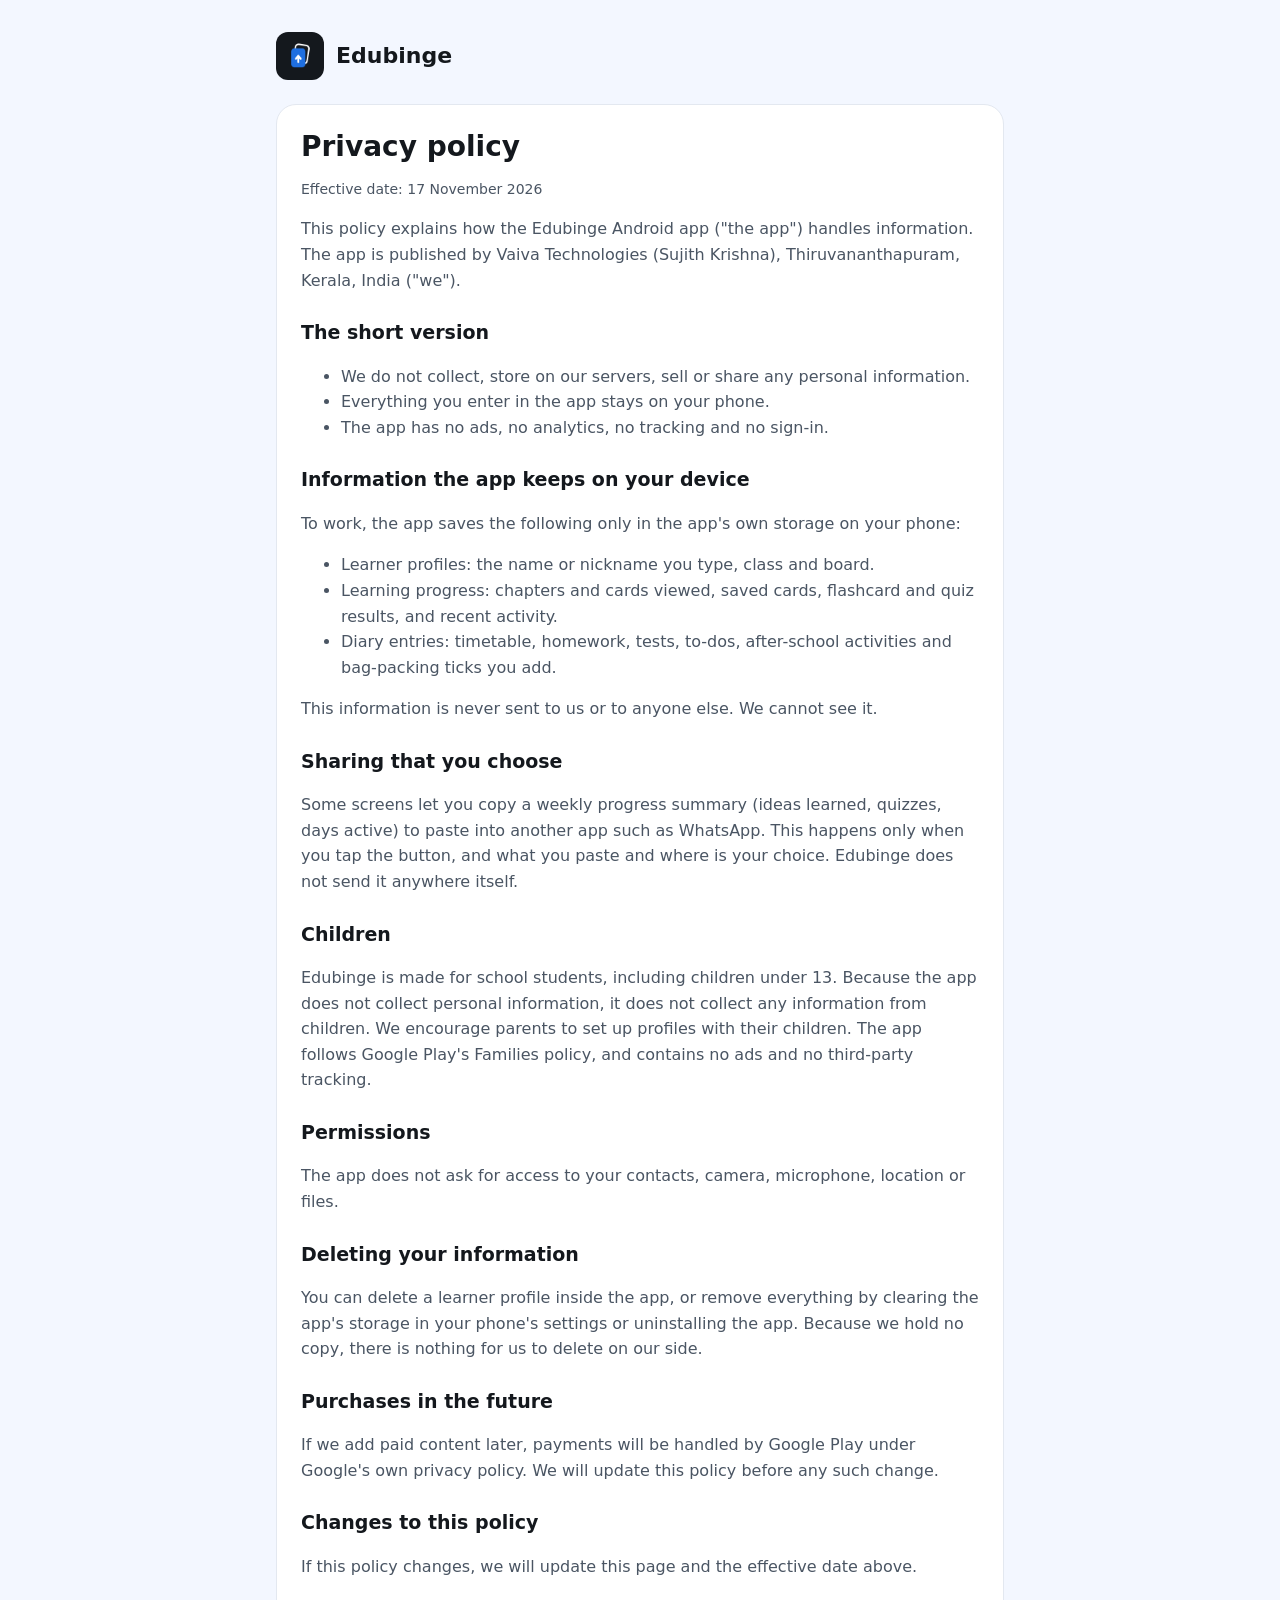
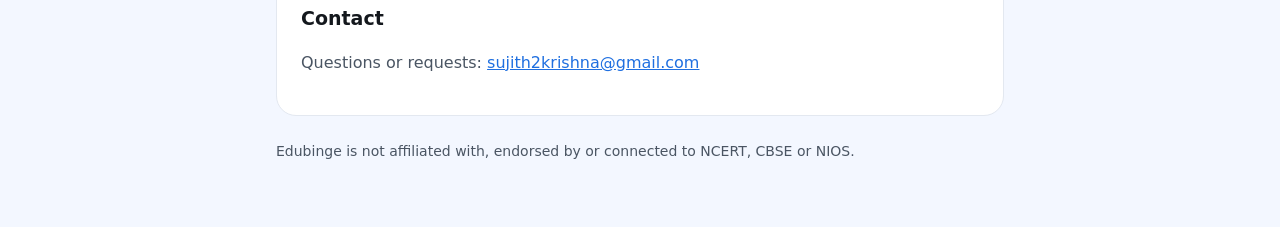
==== privacy.html @ 25e974e5 "Edubinge site and privacy policy Co-Authored-By: Claude Opus 5.5 <noreply@anthropic.com>" ====
<!doctype html><html lang="en"><head><meta charset="utf-8"><meta name="viewport" content="width=device-width,initial-scale=1">
<title>Edubinge Privacy Policy</title><link rel="stylesheet" href="style.css"><link rel="icon" href="icon.png"></head>
<body><main>
<header><img src="icon.png" alt=""><a href="./">Edubinge</a></header>
<div class="card">
<h1>Privacy policy</h1>
<p class="small">Effective date: 17 November 2026</p>
<p>This policy explains how the Edubinge Android app ("the app") handles information. The app is published by Vaiva Technologies (Sujith Krishna), Thiruvananthapuram, Kerala, India ("we").</p>

<h2>The short version</h2>
<ul>
<li>We do not collect, store on our servers, sell or share any personal information.</li>
<li>Everything you enter in the app stays on your phone.</li>
<li>The app has no ads, no analytics, no tracking and no sign-in.</li>
</ul>

<h2>Information the app keeps on your device</h2>
<p>To work, the app saves the following only in the app's own storage on your phone:</p>
<ul>
<li>Learner profiles: the name or nickname you type, class and board.</li>
<li>Learning progress: chapters and cards viewed, saved cards, flashcard and quiz results, and recent activity.</li>
<li>Diary entries: timetable, homework, tests, to-dos, after-school activities and bag-packing ticks you add.</li>
</ul>
<p>This information is never sent to us or to anyone else. We cannot see it.</p>

<h2>Sharing that you choose</h2>
<p>Some screens let you copy a weekly progress summary (ideas learned, quizzes, days active) to paste into another app such as WhatsApp. This happens only when you tap the button, and what you paste and where is your choice. Edubinge does not send it anywhere itself.</p>

<h2>Children</h2>
<p>Edubinge is made for school students, including children under 13. Because the app does not collect personal information, it does not collect any information from children. We encourage parents to set up profiles with their children. The app follows Google Play's Families policy, and contains no ads and no third-party tracking.</p>

<h2>Permissions</h2>
<p>The app does not ask for access to your contacts, camera, microphone, location or files.</p>

<h2>Deleting your information</h2>
<p>You can delete a learner profile inside the app, or remove everything by clearing the app's storage in your phone's settings or uninstalling the app. Because we hold no copy, there is nothing for us to delete on our side.</p>

<h2>Purchases in the future</h2>
<p>If we add paid content later, payments will be handled by Google Play under Google's own privacy policy. We will update this policy before any such change.</p>

<h2>Changes to this policy</h2>
<p>If this policy changes, we will update this page and the effective date above.</p>

<h2>Contact</h2>
<p>Questions or requests: <a href="mailto:sujith2krishna@gmail.com">sujith2krishna@gmail.com</a></p>
</div>
<footer>Edubinge is not affiliated with, endorsed by or connected to NCERT, CBSE or NIOS.</footer>
</main></body></html>
---- style.css ----
:root{--bg:#F3F7FF;--card:#fff;--ink:#14181D;--muted:#4A5563;--blue:#1F6FE0;--line:#E3E8F0}
*{box-sizing:border-box}body{margin:0;background:var(--bg);color:var(--ink);font:16px/1.6 system-ui,-apple-system,"Segoe UI",Roboto,sans-serif}
main{max-width:760px;margin:0 auto;padding:32px 16px 64px}
header{display:flex;align-items:center;gap:12px;margin-bottom:24px}header img{width:48px;height:48px;border-radius:12px}
header a{color:var(--ink);text-decoration:none;font-weight:700;font-size:22px}
.card{background:var(--card);border:1px solid var(--line);border-radius:20px;padding:24px;margin-bottom:16px}
h1{font-size:28px;line-height:1.25;margin:0 0 8px}h2{font-size:19px;margin:24px 0 8px}p,li{color:var(--muted)}a{color:var(--blue)}
.small{font-size:14px;color:var(--muted)}footer{margin-top:24px;font-size:14px;color:var(--muted)}
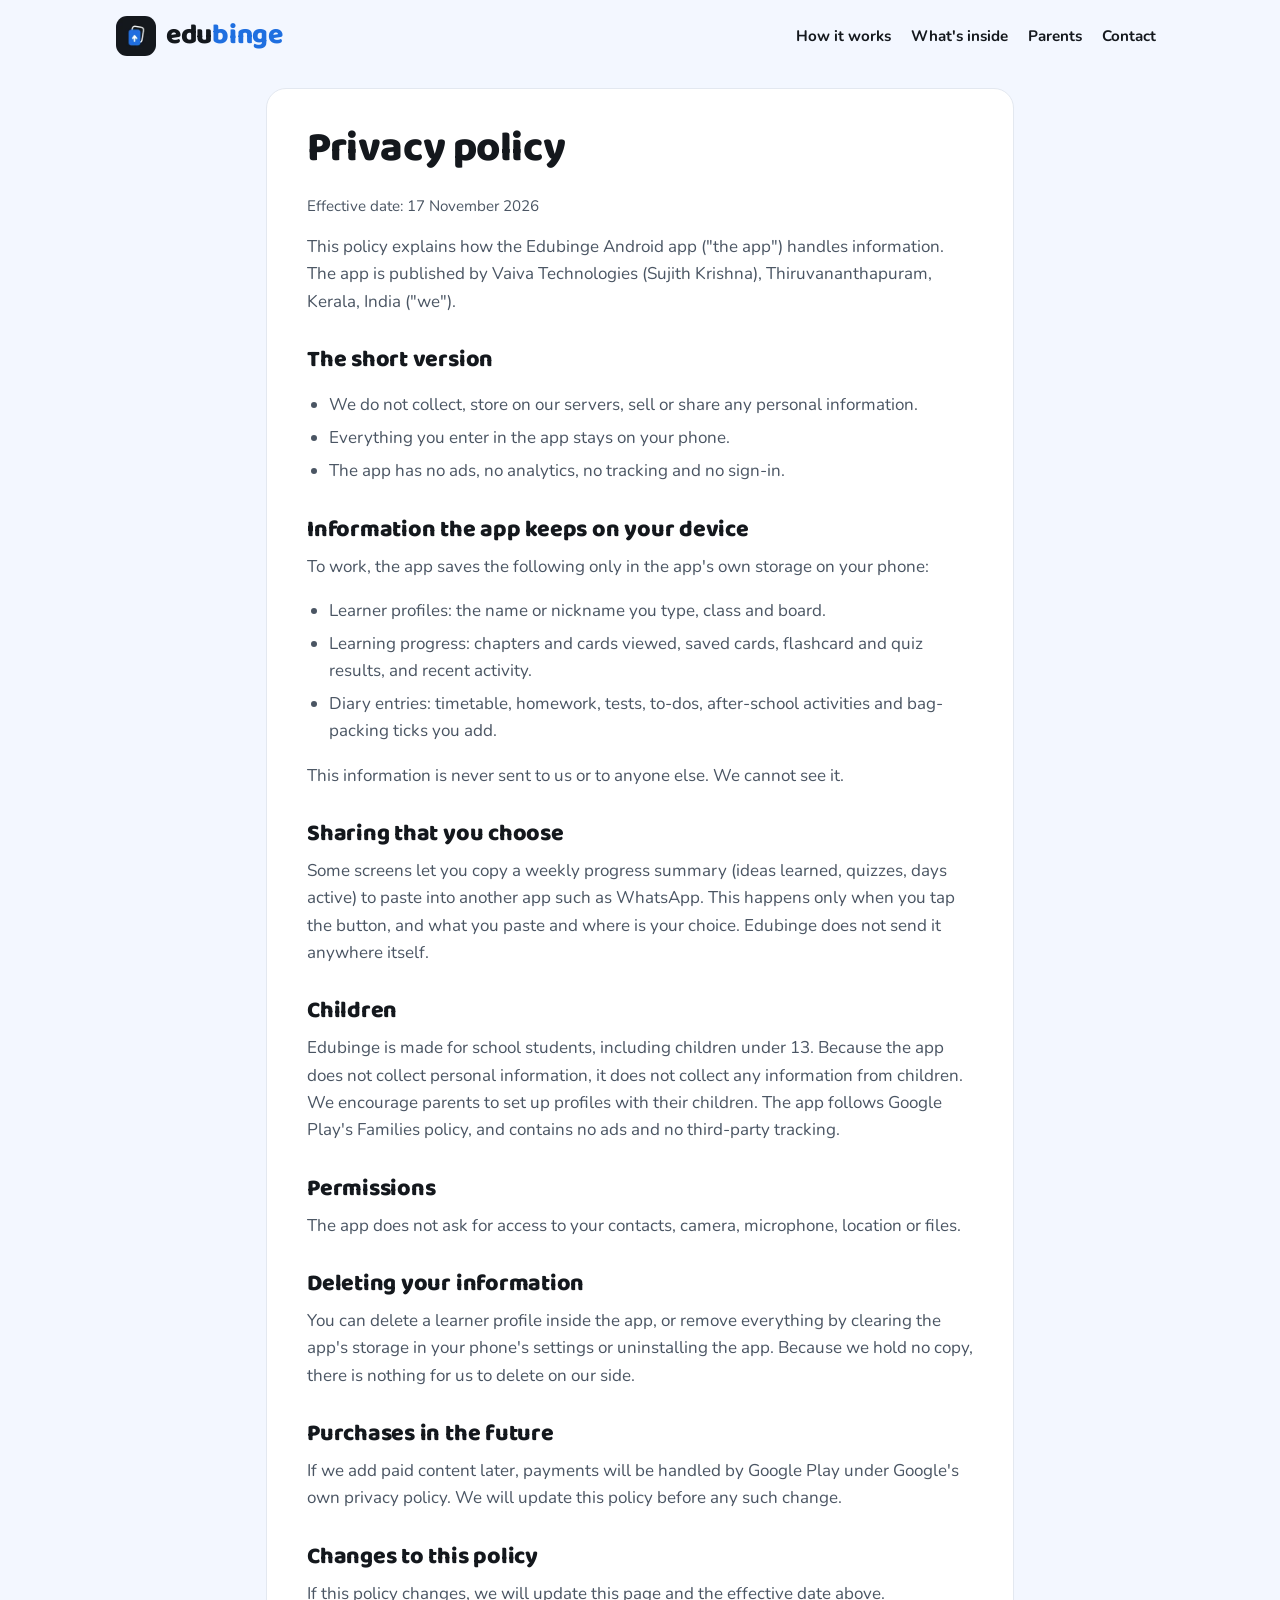
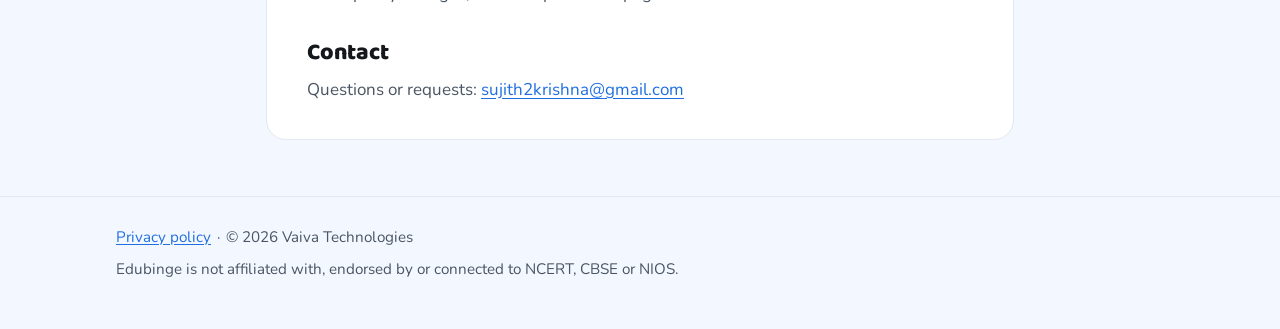
==== commit f7332ad7: "New Edubinge website: one-page home, restyled privacy page, self-hosted fonts, WebP images, 404, rob" ====
--- a/privacy.html
+++ b/privacy.html
@@ -1,8 +1,52 @@
-<!doctype html><html lang="en"><head><meta charset="utf-8"><meta name="viewport" content="width=device-width,initial-scale=1">
-<title>Edubinge Privacy Policy</title><link rel="stylesheet" href="style.css"><link rel="icon" href="icon.png"></head>
-<body><main>
-<header><img src="icon.png" alt=""><a href="./">Edubinge</a></header>
-<div class="card">
+<!doctype html>
+<html lang="en-IN">
+<head>
+<meta charset="utf-8">
+<meta name="viewport" content="width=device-width,initial-scale=1">
+<title>Edubinge Privacy Policy</title>
+<meta name="description" content="Privacy policy for the Edubinge Android app. Everything you enter stays on your phone; the app has no ads, no analytics, no tracking and no sign-in.">
+<meta name="theme-color" content="#1F6FE0">
+<link rel="canonical" href="https://edubinge.com/privacy.html">
+<link rel="preload" href="fonts/baloo2-latin.woff2" as="font" type="font/woff2" crossorigin>
+<link rel="preload" href="fonts/nunito-latin.woff2" as="font" type="font/woff2" crossorigin>
+<link rel="stylesheet" href="style.css">
+<link rel="icon" href="img/favicon.ico" sizes="16x16 32x32 48x48">
+<link rel="icon" href="img/icon-192.png" type="image/png" sizes="192x192">
+<link rel="apple-touch-icon" href="img/apple-touch-icon.png">
+<meta property="og:type" content="website">
+<meta property="og:site_name" content="Edubinge">
+<meta property="og:title" content="Edubinge Privacy Policy">
+<meta property="og:description" content="How the Edubinge Android app handles information: everything stays on your phone, with no ads, no analytics, no tracking and no sign-in.">
+<meta property="og:url" content="https://edubinge.com/privacy.html">
+<meta property="og:image" content="https://edubinge.com/img/og-image.jpg">
+<meta property="og:image:width" content="1200">
+<meta property="og:image:height" content="630">
+<meta property="og:image:alt" content="Edubinge logo: a blue card with an up arrow, the word edubinge and the line Swipe. Discover. Understand. Repeat.">
+<meta property="og:locale" content="en_IN">
+<meta name="twitter:card" content="summary_large_image">
+</head>
+<body>
+<a class="skip" href="#main">Skip to content</a>
+
+<header class="site-header">
+  <div class="wrap">
+    <a class="brand" href="./" aria-label="Edubinge home">
+      <img src="img/icon-96.webp" width="40" height="40" alt="">
+      <span class="wordmark"><span class="edu">edu</span><span class="binge">binge</span></span>
+    </a>
+    <nav class="site-nav" aria-label="Main">
+      <ul>
+        <li><a href="./#how">How it works</a></li>
+        <li><a href="./#inside">What's inside</a></li>
+        <li><a href="./#parents">Parents</a></li>
+        <li><a href="./#contact">Contact</a></li>
+      </ul>
+    </nav>
+  </div>
+</header>
+
+<main id="main" class="wrap page">
+<article class="card">
 <h1>Privacy policy</h1>
 <p class="small">Effective date: 17 November 2026</p>
 <p>This policy explains how the Edubinge Android app ("the app") handles information. The app is published by Vaiva Technologies (Sujith Krishna), Thiruvananthapuram, Kerala, India ("we").</p>
@@ -43,6 +87,14 @@
 
 <h2>Contact</h2>
 <p>Questions or requests: <a href="mailto:sujith2krishna@gmail.com">sujith2krishna@gmail.com</a></p>
-</div>
-<footer>Edubinge is not affiliated with, endorsed by or connected to NCERT, CBSE or NIOS.</footer>
-</main></body></html>
+</article>
+</main>
+
+<footer class="site-footer">
+  <div class="wrap">
+    <p><a href="privacy.html" aria-current="page">Privacy policy</a><span class="sep" aria-hidden="true">·</span>© 2026 Vaiva Technologies</p>
+    <p>Edubinge is not affiliated with, endorsed by or connected to NCERT, CBSE or NIOS.</p>
+  </div>
+</footer>
+</body>
+</html>
--- a/style.css
+++ b/style.css
@@ -1,8 +1,157 @@
-:root{--bg:#F3F7FF;--card:#fff;--ink:#14181D;--muted:#4A5563;--blue:#1F6FE0;--line:#E3E8F0}
-*{box-sizing:border-box}body{margin:0;background:var(--bg);color:var(--ink);font:16px/1.6 system-ui,-apple-system,"Segoe UI",Roboto,sans-serif}
-main{max-width:760px;margin:0 auto;padding:32px 16px 64px}
-header{display:flex;align-items:center;gap:12px;margin-bottom:24px}header img{width:48px;height:48px;border-radius:12px}
-header a{color:var(--ink);text-decoration:none;font-weight:700;font-size:22px}
-.card{background:var(--card);border:1px solid var(--line);border-radius:20px;padding:24px;margin-bottom:16px}
-h1{font-size:28px;line-height:1.25;margin:0 0 8px}h2{font-size:19px;margin:24px 0 8px}p,li{color:var(--muted)}a{color:var(--blue)}
-.small{font-size:14px;color:var(--muted)}footer{margin-top:24px;font-size:14px;color:var(--muted)}
+/* Edubinge site styles. Plain CSS, no external requests. */
+
+/* ---------- Fonts (self-hosted, SIL OFL, see fonts/OFL.txt) ---------- */
+@font-face{font-family:"Baloo 2";src:url(fonts/baloo2-latin.woff2) format("woff2");font-weight:700 800;font-style:normal;font-display:swap}
+@font-face{font-family:"Nunito";src:url(fonts/nunito-latin.woff2) format("woff2");font-weight:400 700;font-style:normal;font-display:swap}
+
+/* ---------- Tokens ---------- */
+:root{
+  --ink:#14181D;
+  --blue:#1F6FE0;
+  --blue-dark:#1758B8;
+  --grad:linear-gradient(135deg,#2B5FE0,#6A4FD8);
+  --bg:#F3F7FF;
+  --card:#fff;
+  --line:#E3E8F0;
+  --muted:#4A5563;
+  --radius:20px;
+  --head:"Baloo 2",system-ui,-apple-system,"Segoe UI",Roboto,sans-serif;
+  --body:"Nunito",system-ui,-apple-system,"Segoe UI",Roboto,sans-serif;
+}
+
+/* ---------- Base ---------- */
+*,*::before,*::after{box-sizing:border-box}
+html{-webkit-text-size-adjust:100%;scroll-behavior:smooth;scroll-padding-top:16px}
+@media (prefers-reduced-motion:reduce){html{scroll-behavior:auto}}
+body{margin:0;background:var(--bg);color:var(--ink);font:400 1.0625rem/1.6 var(--body);overflow-wrap:break-word}
+img{max-width:100%;height:auto;display:block}
+h1,h2,h3{font-family:var(--head);font-weight:800;line-height:1.15;margin:0 0 .5em;letter-spacing:-.01em}
+h1{font-size:clamp(2.1rem,8vw,3.4rem)}
+h2{font-size:clamp(1.7rem,5.5vw,2.4rem)}
+h3{font-size:1.3rem;font-weight:700}
+p{margin:0 0 1em}
+a{color:var(--blue);text-underline-offset:.15em}
+a:hover{color:var(--blue-dark)}
+:focus-visible{outline:3px solid var(--blue);outline-offset:3px;border-radius:6px}
+.wrap{max-width:1080px;margin:0 auto;padding:0 16px}
+.muted{color:var(--muted)}
+
+/* Skip link */
+.skip{position:absolute;left:16px;top:-100px;z-index:10;background:var(--ink);color:#fff;padding:10px 16px;border-radius:10px;font-weight:700;text-decoration:none}
+.skip:focus{top:12px;color:#fff}
+
+/* ---------- Header ---------- */
+.site-header{padding:12px 0}
+.site-header .wrap{display:flex;flex-wrap:wrap;align-items:center;justify-content:space-between;gap:4px 16px}
+.brand{display:inline-flex;align-items:center;gap:10px;text-decoration:none;padding:4px 0}
+.brand img{width:40px;height:40px;border-radius:11px}
+.wordmark{font-family:var(--head);font-weight:800;font-size:1.75rem;line-height:1;letter-spacing:-.01em;color:var(--ink)}
+.wordmark .binge{color:var(--blue)}
+.on-grad .wordmark{color:#fff}
+.site-nav ul{list-style:none;margin:0;padding:0;display:flex;flex-wrap:wrap;gap:2px 4px}
+.site-nav a{display:block;padding:8px 8px;color:var(--ink);font-weight:700;font-size:.95rem;text-decoration:none;border-radius:10px}
+.site-nav a:hover{background:#E6EDFB;color:var(--ink)}
+@media (max-width:519px){
+  .site-nav{flex-basis:100%}
+  .site-nav ul{margin-left:-6px;gap:0}
+  .site-nav a{font-size:.875rem;padding:6px 6px}
+}
+
+/* ---------- Buttons ---------- */
+.btn{display:inline-flex;align-items:center;justify-content:center;gap:10px;min-height:48px;padding:12px 22px;border-radius:999px;font:700 1.0625rem/1.2 var(--body);text-decoration:none;border:2px solid transparent}
+.btn-play{background:#fff;color:var(--ink);box-shadow:0 6px 18px rgba(20,24,29,.18)}
+.btn-play[aria-disabled="true"]{cursor:default}
+.btn-play::before{content:"";width:0;height:0;border-style:solid;border-width:8px 0 8px 13px;border-color:transparent transparent transparent var(--blue)}
+.btn-primary{background:var(--blue);color:#fff}
+.btn-primary:hover{background:var(--blue-dark);color:#fff}
+
+/* ---------- Hero ---------- */
+.hero{background:var(--grad);color:#fff;border-radius:0 0 32px 32px;padding:36px 0 0;overflow:hidden}
+.hero .wrap{display:grid;gap:28px;justify-items:center;text-align:center}
+.hero h1{margin-bottom:.3em}
+.tagline{font-size:1.2rem;font-weight:700;margin-bottom:1.4em;opacity:.95}
+.hero-points{list-style:none;padding:0;margin:18px 0 0;display:flex;flex-wrap:wrap;justify-content:center;gap:6px 18px;font-size:.95rem;font-weight:700}
+.hero-points li::before{content:"✓ ";}
+.hero :focus-visible{outline-color:#fff}
+.hero-shot{width:min(72vw,300px);border-radius:28px 28px 0 0;box-shadow:0 -6px 40px rgba(20,24,29,.25);margin-bottom:-2px}
+@media (min-width:800px){
+  .hero{padding-top:56px}
+  .hero .wrap{grid-template-columns:1.2fr 1fr;align-items:end;text-align:left;justify-items:start}
+  .hero-copy{align-self:center;padding-bottom:56px}
+  .hero-points{justify-content:flex-start}
+  .hero-shot{width:320px;justify-self:center}
+}
+
+/* ---------- Sections ---------- */
+section{padding:56px 0 8px}
+.section-intro{max-width:640px;margin-bottom:28px}
+.section-intro p{color:var(--muted);font-size:1.1rem}
+.eyebrow{display:inline-block;font-weight:700;font-size:.85rem;letter-spacing:.08em;text-transform:uppercase;color:var(--blue);margin-bottom:6px}
+.card{background:var(--card);border:1px solid var(--line);border-radius:var(--radius);padding:22px}
+.card p:last-child{margin-bottom:0}
+
+/* How it works: scroll-snap row on mobile, 4-up grid on desktop */
+.steps-scroller{margin:0 -16px;overflow-x:auto;scroll-snap-type:x mandatory;scroll-padding-inline:16px;-webkit-overflow-scrolling:touch;overscroll-behavior-x:contain}
+.steps{list-style:none;margin:0;padding:4px 16px 16px;display:flex;gap:16px;width:max-content}
+.step{scroll-snap-align:start;width:min(72vw,270px);display:flex;flex-direction:column}
+.step img{border-radius:16px;border:1px solid var(--line);margin-bottom:14px}
+.step-num{display:inline-grid;place-items:center;width:34px;height:34px;border-radius:50%;background:var(--blue);color:#fff;font:800 1.1rem/1 var(--head);margin-right:8px;flex:none}
+.step h3{display:flex;align-items:flex-start;margin-bottom:.35em}
+.step h3 .step-num{margin-top:-2px}
+.step p{color:var(--muted);margin:0}
+.scroll-hint{color:var(--muted);font-size:.9rem;margin:4px 0 0}
+@media (min-width:960px){
+  .steps-scroller{margin:0;overflow:visible}
+  .steps{display:grid;grid-template-columns:repeat(4,1fr);gap:20px;padding:0;width:auto}
+  .step{width:auto}
+  .scroll-hint{display:none}
+}
+
+/* What's inside */
+.inside{display:grid;gap:24px;align-items:center}
+.inside-cards{display:grid;gap:16px}
+.inside-shot{width:min(72vw,300px);justify-self:center;border-radius:20px;border:1px solid var(--line)}
+.inside .card h3{margin-bottom:.2em}
+.inside .card .sub{color:var(--muted);font-weight:700;margin-bottom:.8em}
+.chips{list-style:none;margin:0;padding:0;display:flex;flex-wrap:wrap;gap:8px}
+.chips li{background:#EAF1FD;color:#174E9E;font-weight:700;font-size:.95rem;padding:6px 14px;border-radius:999px}
+@media (min-width:800px){
+  .inside{grid-template-columns:1.3fr 1fr}
+  .inside-shot{width:300px}
+}
+
+/* For parents */
+.features{list-style:none;margin:0;padding:0;display:grid;gap:14px;grid-template-columns:repeat(auto-fit,minmax(min(100%,300px),1fr))}
+.feature{display:flex;gap:14px;align-items:flex-start}
+.feature svg{flex:none;width:44px;height:44px;padding:9px;border-radius:14px;background:#EAF1FD;color:var(--blue);fill:none;stroke:currentColor;stroke-width:2;stroke-linecap:round;stroke-linejoin:round}
+.feature h3{font-size:1.15rem;margin:.1em 0 .2em}
+.feature p{color:var(--muted);margin:0;font-size:1rem}
+
+/* Mantra band (the one accent gradient band) */
+.mantra{margin:64px 0 0;padding:44px 0;background:var(--grad);color:#fff;text-align:center}
+.mantra p{font:800 clamp(1.6rem,6vw,2.6rem)/1.2 var(--head);margin:0;letter-spacing:-.01em}
+
+/* About + Contact */
+.two-col{display:grid;gap:16px}
+@media (min-width:800px){.two-col{grid-template-columns:1fr 1fr}}
+.contact-mail{font-weight:700}
+
+/* ---------- Footer ---------- */
+.site-footer{margin-top:56px;padding:28px 0 40px;border-top:1px solid var(--line);color:var(--muted);font-size:.95rem}
+.site-footer p{margin:0 0 .5em}
+.site-footer .sep{margin:0 .4em}
+
+/* ---------- Text pages (privacy, 404) ---------- */
+.page{max-width:780px;padding-top:16px}
+.page .card{padding:24px}
+@media (min-width:600px){.page .card{padding:36px 40px}}
+.page h1{font-size:clamp(2rem,6vw,2.6rem)}
+.page h2{font-size:1.45rem;margin:1.4em 0 .4em}
+.page p,.page li{color:var(--muted)}
+.page ul{padding-left:1.3em}
+.page li{margin-bottom:.35em}
+.small{font-size:.95rem;color:var(--muted)}
+.notfound{text-align:center;padding:56px 24px}
+.notfound .actions{display:flex;flex-wrap:wrap;justify-content:center;gap:12px;margin-top:20px}
+.btn-ghost{border-color:var(--line);background:#fff;color:var(--ink)}
+.btn-ghost:hover{border-color:var(--blue);color:var(--ink)}
